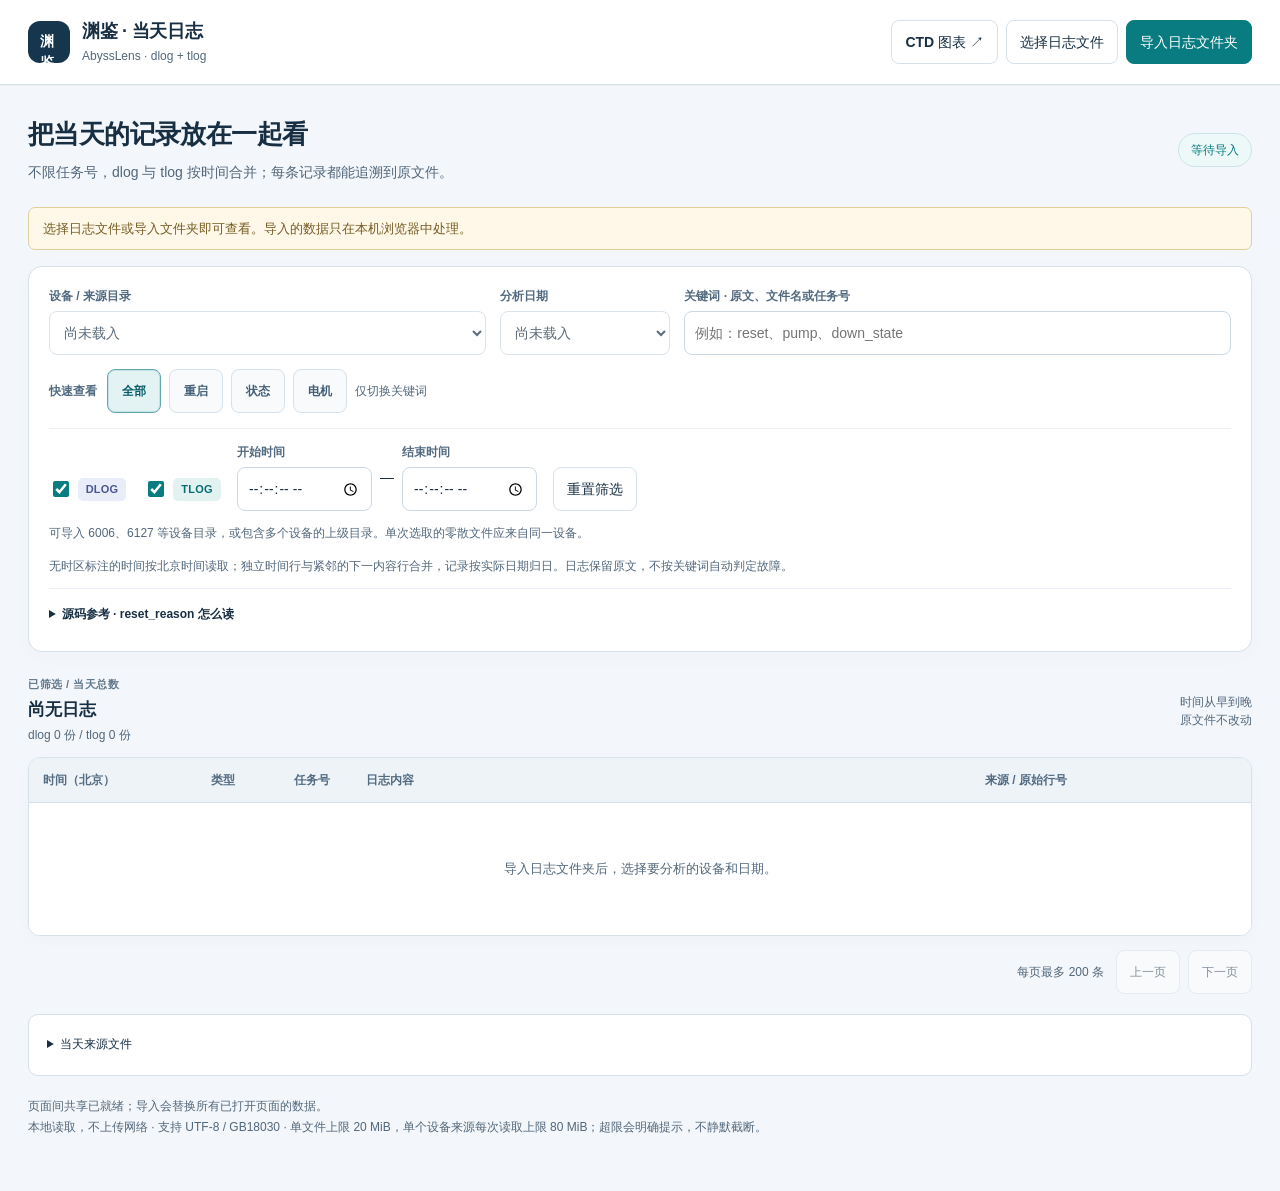
==== ctd-logs.html @ 9e4a2a5c "Prepare AbyssLens for GitHub Pages" ====
<!doctype html>
<html lang="zh-CN">
<head>
  <meta charset="utf-8">
  <meta name="viewport" content="width=device-width,initial-scale=1">
  <title>渊鉴 AbyssLens · 当天日志</title>
  <script>if (new URLSearchParams(location.search).get('embedded') === '1') document.documentElement.classList.add('log-embedded');</script>
  <style>
    :root{color-scheme:light;--ink:#172234;--muted:#647577;--line:#d7e2df;--teal:#087f7b}
    *{box-sizing:border-box}body{margin:0;background:#f4f7f6;color:var(--ink);font:14px/1.5 "Segoe UI","Microsoft YaHei",sans-serif}
    button,input,select{font:inherit}button,a,input,select{outline-offset:3px}button,a{touch-action:manipulation}button{cursor:pointer}
    .topbar{display:flex;align-items:center;justify-content:space-between;gap:18px;padding:18px 28px;background:#fff;border-bottom:1px solid var(--line)}
    .brand{display:flex;align-items:center;gap:12px}.brand-mark{background:var(--ink);color:#fff;border-radius:8px;font-weight:750;padding:8px 10px}.brand strong{display:block;font-size:18px}.brand small{color:var(--muted)}
    .actions{display:flex;align-items:center;gap:8px;flex-wrap:wrap}.button{display:inline-flex;align-items:center;justify-content:center;min-height:38px;padding:7px 13px;border:1px solid var(--line);border-radius:7px;background:#fff;color:var(--ink);text-decoration:none}.button:hover{background:#eff6f4}.primary{background:var(--teal);color:#fff;border-color:var(--teal)}.primary:hover{background:#096c69}.button:disabled{opacity:.45;cursor:default}
    main{max-width:1600px;margin:auto;padding:26px 28px 40px}.intro{display:flex;justify-content:space-between;gap:20px;margin-bottom:20px}h1{font-size:24px;letter-spacing:-.5px;margin:0 0 5px}.intro p{margin:0;color:var(--muted)}#loadStatus{font-size:12px;color:var(--teal);white-space:nowrap;padding-top:8px}
    .panel{background:#fff;border:1px solid var(--line);border-radius:10px;padding:18px;margin-bottom:16px}.filter-grid{display:grid;grid-template-columns:minmax(230px,1.2fr) 170px minmax(250px,1.5fr);gap:14px}.field label{display:block;color:var(--muted);font-size:12px;margin-bottom:6px}.field select,.field input{border:1px solid #cbdad6;border-radius:6px;padding:9px 10px;width:100%;height:40px;background:#fff;color:var(--ink);min-width:0}
    .filter-bottom{display:flex;align-items:end;gap:16px;flex-wrap:wrap;margin-top:15px}.times{display:flex;align-items:center;gap:8px}.times input{width:135px}.types{display:flex;align-items:center;gap:14px;min-height:40px}.types label{display:flex;align-items:center;gap:6px}.types input{accent-color:var(--teal);width:16px;height:16px}.badge{display:inline-block;border-radius:4px;font:bold 11px/1.8 "Segoe UI",sans-serif;padding:1px 7px;letter-spacing:.2px}.dlog{background:#e9e4f3;color:#654587}.tlog{background:#def1ed;color:#106e64}
    .hint{color:var(--muted);font-size:12px;margin:12px 0 0;overflow-wrap:anywhere}.notice{padding:11px 14px;border:1px solid #e0cf9d;background:#fff8e8;color:#765c24;border-radius:7px;margin-bottom:16px;font-size:13px;white-space:pre-line;overflow-wrap:anywhere}[hidden]{display:none!important}
    .summary{display:flex;align-items:center;gap:18px;justify-content:space-between;margin:19px 0 12px}.summary h2{font-size:16px;margin:0}.summary small{display:block;color:var(--muted);margin-top:3px}.legend-note{font-size:12px;color:var(--muted);text-align:right}
    .table-wrap{background:#fff;border:1px solid var(--line);border-radius:9px;overflow:hidden}table{border-collapse:collapse;table-layout:fixed;width:100%}th{background:#edf3f1;color:#566b69;font-weight:600;font-size:12px;text-align:left;padding:11px 14px;border-bottom:1px solid var(--line)}td{vertical-align:top;padding:12px 14px;border-bottom:1px solid #edf1f0;font-size:13px;overflow-wrap:anywhere}tbody tr:last-child td{border-bottom:0}tbody tr:hover{background:#f9fcfb}.col-time{width:168px}.col-kind{width:83px}.col-task{width:72px}.col-source{width:280px}.time{font-variant-numeric:tabular-nums;white-space:nowrap;font-size:12px}.message{font:13px/1.6 Consolas,"Microsoft YaHei",monospace;white-space:pre-wrap;overflow-wrap:anywhere}.source{color:var(--muted);font-size:11px}.source small{display:block;margin-top:4px;color:#587a73}.raw{margin-top:7px;font-size:11px;color:var(--muted)}.raw summary{cursor:pointer;width:max-content}.raw pre{white-space:pre-wrap;margin:5px 0;overflow-wrap:anywhere;color:#53676a}
    #emptyState{text-align:center;padding:54px 18px;background:#fff;color:var(--muted)}.pager{display:flex;gap:12px;align-items:center;justify-content:flex-end;margin:14px 0 20px;font-size:12px;color:var(--muted)}details.files{padding:14px 18px;background:#fff;border:1px solid var(--line);border-radius:8px;font-size:12px;color:var(--muted)}details.files summary{cursor:pointer;color:var(--ink)}#fileList{padding-left:20px;overflow-wrap:anywhere}#fileList li{margin:7px 0}.footer{color:var(--muted);font-size:11px;margin-top:20px}
    @media(max-width:1000px){.filter-grid{grid-template-columns:1fr 160px}.search-field{grid-column:1/-1}.col-source{width:200px}.col-time{width:150px}.topbar{align-items:flex-start}.actions{justify-content:flex-end}main{padding:20px}}
    @media(max-width:700px){.topbar{flex-direction:column;padding:16px}.actions{width:100%;justify-content:flex-start;gap:6px}.actions .button{padding:7px 10px;font-size:12px}main{padding:18px 14px}.intro{display:block}h1{font-size:22px}#loadStatus{white-space:normal}.filter-grid{grid-template-columns:1fr}.search-field{grid-column:auto}.panel{padding:14px}.filter-bottom{gap:12px}.types{width:100%}.times input{width:128px}.summary{align-items:flex-start}.legend-note{max-width:130px}.col-time,.col-kind,.col-task,.col-source{width:auto}table,tbody{display:block}thead{display:none}tbody tr{display:grid;grid-template-columns:90px 1fr;border-bottom:1px solid var(--line);padding:12px 14px}td{padding:3px 0;border:0}.time-cell{grid-column:1/-1;order:0}.kind-cell{order:1}.task-cell{order:2;font-size:12px;padding-top:5px}.message-cell{grid-column:1/-1;order:3;margin:6px 0}.source-cell{grid-column:1/-1;order:4}.pager{justify-content:space-between}.message{font-size:12px}}
  </style>
  <link rel="stylesheet" href="ctd-log-panel.css">
  <link rel="stylesheet" href="abysslens-ui.css">
  <link rel="stylesheet" href="abysslens-logs.css">
</head>
<body class="logs-page">
  <header class="topbar">
    <div class="brand"><span class="brand-mark">渊鉴</span><div><strong>渊鉴 · 当天日志</strong><small>AbyssLens · dlog + tlog</small></div></div>
    <div class="actions">
      <a class="button" href="ctd-plotter.html" target="_blank" rel="noopener">CTD 图表 ↗</a>
      <button class="button" id="localButton" type="button">扫描当前目录</button>
      <button class="button" id="openFiles" type="button">选择日志文件</button>
      <button class="button primary" id="openFolder" type="button">导入日志文件夹</button>
      <input id="fileInput" type="file" accept=".txt,.log,.dlog,.tlog" multiple hidden>
      <input id="folderInput" type="file" webkitdirectory directory multiple hidden>
    </div>
  </header>
  <main>
    <section class="intro"><div><h1>把当天的记录放在一起看</h1><p>不限任务号，dlog 与 tlog 按时间合并；每条记录都能追溯到原文件。</p></div><div id="loadStatus" role="status">等待导入</div></section>
    <div id="loadMessage" class="notice" role="status" hidden></div>
    <section class="panel" aria-label="日志筛选">
      <div class="filter-grid">
        <div class="field"><label for="scopeSelect">设备 / 来源目录</label><select id="scopeSelect" disabled><option>尚未载入</option></select></div>
        <div class="field"><label for="dateSelect">分析日期</label><select id="dateSelect" disabled><option>尚未载入</option></select></div>
        <div class="field search-field"><label for="searchInput">关键词 · 原文、文件名或任务号</label><input type="search" id="searchInput" placeholder="例如：reset、pump、down_state" autocomplete="off"></div>
      </div>
      <div class="quick-keywords" role="group" aria-label="常用关键词">
        <span class="quick-keywords-label">快速查看</span>
        <button class="keyword-button" type="button" data-log-query="" aria-pressed="true" title="清空关键词，保留日期、类型和时间筛选">全部</button>
        <button class="keyword-button" type="button" data-log-query="reset" aria-pressed="false" title="搜索 reset">重启</button>
        <button class="keyword-button" type="button" data-log-query="state" aria-pressed="false" title="搜索 state">状态</button>
        <button class="keyword-button" type="button" data-log-query="mot" aria-pressed="false" title="搜索 mot">电机</button>
        <span class="quick-keywords-note">仅切换关键词</span>
      </div>
      <div class="filter-bottom">
        <div class="types"><label><input id="showDlog" type="checkbox" checked><span class="badge dlog">DLOG</span></label><label><input id="showTlog" type="checkbox" checked><span class="badge tlog">TLOG</span></label></div>
        <div class="times"><div class="field"><label for="startTime">开始时间</label><input id="startTime" type="time" step="1"></div><span>—</span><div class="field"><label for="endTime">结束时间</label><input id="endTime" type="time" step="1"></div></div>
        <button class="button" id="resetFilters" type="button">重置筛选</button>
      </div>
      <p class="hint" id="scopeHint">可导入 6006、6127 等设备目录，或包含多个设备的上级目录。单次选取的零散文件应来自同一设备。</p>
      <p class="hint">无时区标注的时间按北京时间读取；独立时间行与紧邻的下一内容行合并，记录按实际日期归日。日志保留原文，不按关键词自动判定故障。</p>
      <details class="firmware-reference" style="font-size:12px;margin-top:12px;color:var(--muted)">
        <summary style="cursor:pointer;color:var(--ink)">源码参考 · reset_reason 怎么读</summary>
        <p>依据所给 GD470 v0408-2 源码：<code>reset_reason A-B</code> 中，A 是可叠加的复位标志，B 是重启前的工作状态。</p>
        <p>复位标志：1 电源、2 外部引脚、4 软件、8 独立看门狗、16 窗口看门狗、32 低功耗。多个标志按位组合，例如 3 = 1 + 2，表示电源位与引脚位同时置位。</p>
        <p>按这份源码，<code>3-5</code> 的前状态为二次下潜，<code>3-1</code> 的前状态为通信。历史 <code>3-1</code> 与当前源码的输出条件存在差异，需核对实际固件版本，不能仅凭该数字确定重启原因。</p>
        <p>该源码只在特定异常分支输出此记录，出现次数不等于全部重启次数。建议同时检查前后状态日志、<code>ERR_SYS_RESET_I</code> 及 CTD / MOT 对应时段。</p>
      </details>
    </section>
    <div class="summary"><div><span class="result-eyebrow">已筛选 / 当天总数</span><h2 id="resultCount" aria-live="polite" aria-atomic="true">尚无日志</h2><small id="sourceSummary">dlog 0 份 / tlog 0 份</small></div><span class="legend-note">时间从早到晚<br>原文件不改动</span></div>
    <div id="filterMessage" class="notice" hidden></div>
    <div class="table-wrap">
      <table aria-label="当天全部任务日志"><thead><tr><th class="col-time">时间（北京）</th><th class="col-kind">类型</th><th class="col-task">任务号</th><th>日志内容</th><th class="col-source">来源 / 原始行号</th></tr></thead><tbody id="logRows"></tbody></table>
      <div id="emptyState">导入日志文件夹后，选择要分析的设备和日期。</div>
    </div>
    <div class="pager"><span id="pageInfo">每页最多 200 条</span><div class="actions"><button id="prevPage" class="button" type="button" disabled>上一页</button><button id="nextPage" class="button" type="button" disabled>下一页</button></div></div>
    <details class="files"><summary id="fileListTitle">当天来源文件</summary><ul id="fileList"></ul></details>
    <p class="footer"><span id="workspaceStatus">正在准备页面间共享…</span><br>本地读取，不上传网络 · 支持 UTF-8 / GB18030 · 单文件上限 20 MiB，单个设备来源每次读取上限 80 MiB；超限会明确提示，不静默截断。</p>
  </main>
  <script src="ctd-data.js"></script><script src="ctd-logs.js"></script><script src="ctd-workspace.js"></script><script src="ctd-log-viewer.js"></script>
</body>
</html>
---- ctd-log-panel.css ----
/* CTD's log pane shares the existing daily viewer, not a second parsing implementation. */
.workspace.with-log-panel {
  grid-template-columns: 242px minmax(0, 1fr) clamp(360px, 34vw, 540px);
  height: calc(100dvh - var(--ctd-topbar-height, 72px));
  min-height: 0;
}
.with-log-panel > .main, .with-log-panel > .sidebar {
  min-width: 0;
  min-height: 0;
  height: 100%;
  overflow: auto;
  overscroll-behavior: contain;
}
.with-log-panel > .main { padding: 22px 20px 36px; }
.with-log-panel .folder-panel-head { display: block; }
.with-log-panel .folder-panel-head strong { display: block; margin-bottom: 4px; }
.with-log-panel .folder-panel-head span { display: block; text-align: left; }
.with-log-panel .summary-grid { grid-template-columns: repeat(2, minmax(0, 1fr)); }
.with-log-panel .page-head { flex-wrap: wrap; gap: 8px; }
.with-log-panel .page-head-right { max-width: 100%; text-align: left; }
.log-side-panel {
  min-width: 0;
  min-height: 0;
  display: flex;
  flex-direction: column;
  background: #fff;
  border-left: 1px solid #d8e0e2;
  overflow: hidden;
}
.log-side-panel[hidden] { display: none; }
.log-pane-head { display: flex; align-items: center; justify-content: space-between; gap: 8px; padding: 13px 12px; border-bottom: 1px solid #d8e0e2; }
.log-pane-head strong { display: block; font-size: 15px; }
.log-pane-head small { display: block; font-size: 10px; color: #687386; margin-top: 3px; }
.log-pane-actions { display: flex; gap: 4px; flex-shrink: 0; }
.log-pane-actions .button { display: inline-flex; align-items: center; padding: 0 8px; min-height: 30px; font-size: 11px; white-space: nowrap; text-decoration: none; }
#logPaneFrame { display: block; border: 0; width: 100%; flex: 1; height: 0; min-height: 0; background: #fff; }
#toggleLogPane[aria-expanded="true"] { color: #075e60; background: #e4f2ef; border-color: #a9c4c1; }
@media (min-width: 1500px) {
  .with-log-panel .summary-grid { grid-template-columns: repeat(4, minmax(0, 1fr)); }
}
@media (max-width: 1450px) {
  .with-log-panel .charts-grid { grid-template-columns: minmax(0, 1fr); }
  .with-log-panel .chart-card.wide { grid-column: auto; }
  .with-log-panel .facts-grid { grid-template-columns: repeat(2, minmax(0, 1fr)); }
}
@media (max-width: 1100px) {
  .workspace.with-log-panel { grid-template-columns: minmax(0, 1fr) minmax(330px, 42%); height: auto; }
  .with-log-panel > .sidebar { grid-column: 1 / -1; height: auto; max-height: 190px; border-bottom: 1px solid #d8e0e2; }
  .with-log-panel > .main, .with-log-panel > .log-side-panel { height: calc(100dvh - var(--ctd-topbar-height, 72px) - 190px); min-height: 460px; }
}
@media (max-width: 730px) {
  .workspace.with-log-panel { display: grid; grid-template-columns: minmax(0, 1fr); }
  .with-log-panel > .sidebar { grid-column: auto; max-height: 240px; }
  .with-log-panel > .main, .with-log-panel > .log-side-panel { height: 65dvh; min-height: 460px; }
  .log-side-panel { border-left: 0; border-top: 1px solid #d8e0e2; }
  .with-log-panel > .main { padding: 18px 14px 28px; }
}

/* Compact layout only inside the side pane. Standalone log pages stay unchanged. */
html.log-embedded body { background: #fff; }
.log-embedded .topbar, .log-embedded .intro, .log-embedded .legend-note { display: none; }
.log-embedded main { padding: 10px 12px 18px; }
.log-embedded .panel { padding: 10px; margin-bottom: 10px; border-radius: 7px; }
.log-embedded .filter-grid { grid-template-columns: minmax(0, 1fr) 133px; gap: 8px; }
.log-embedded .search-field { grid-column: 1 / -1; }
.log-embedded .field label { font-size: 11px; margin-bottom: 3px; }
.log-embedded .field select, .log-embedded .field input { height: 34px; padding: 6px 8px; font-size: 12px; }
.log-embedded .filter-bottom { gap: 8px; margin-top: 8px; align-items: center; }
.log-embedded .types { width: auto; min-height: 28px; gap: 10px; }
.log-embedded .times { order: 2; width: 100%; gap: 7px; }
.log-embedded .times .field { flex: 1; min-width: 0; }
.log-embedded .times input { width: 100%; }
.log-embedded #resetFilters { margin-left: auto; padding: 5px 8px; min-height: 28px; font-size: 11px; }
.log-embedded .hint { display: none; }
.log-embedded #scopeHint { display: block; font-size: 10px; margin-top: 8px; }
.log-embedded .summary { margin: 10px 0 8px; }
.log-embedded .summary h2 { font-size: 13px; }
.log-embedded .summary small { font-size: 11px; }
.log-embedded .notice { margin-bottom: 9px; padding: 8px; font-size: 11px; }
.log-embedded table, .log-embedded tbody { display: block; }
.log-embedded thead { display: none; }
.log-embedded tbody tr { display: grid; grid-template-columns: minmax(0, 1fr) auto auto; gap: 3px 8px; padding: 9px 10px; border-bottom: 1px solid #d8e0e2; }
.log-embedded td { padding: 0; border: 0; }
.log-embedded .time-cell { grid-column: 1; order: 0; font-size: 11px; }
.log-embedded .kind-cell { grid-column: 2; order: 0; }
.log-embedded .task-cell { grid-column: 3; order: 0; font-size: 11px; }
.log-embedded .message-cell { grid-column: 1 / -1; order: 1; margin: 3px 0; }
.log-embedded .message { font-size: 12px; }
.log-embedded .source-cell { grid-column: 1 / -1; order: 2; font-size: 10px; }
.log-embedded .source small { margin-top: 2px; }
.log-embedded .raw { margin-top: 4px; font-size: 10px; }
.log-embedded .pager { gap: 6px; margin: 10px 0; font-size: 10px; flex-wrap: wrap; }
.log-embedded .pager .button { min-height: 28px; padding: 4px 7px; font-size: 11px; }
.log-embedded details.files { padding: 9px; font-size: 11px; }
.log-embedded .footer { font-size: 10px; margin-top: 12px; }
---- abysslens-ui.css ----
/* Shared analytical workspace: readable controls, quiet surfaces, data first. */
:root {
  color-scheme: light;
  --ink: #172e43;
  --muted: #52677b;
  --line: #d6e1e9;
  --paper: #f1f5f9;
  --surface: #fff;
  --teal: #087c80;
  --teal-dark: #065c64;
  --teal-soft: #e6f4f3;
  --radius: 12px;
  --shadow: 0 3px 12px rgb(23 46 67 / 4%);
}
[hidden] { display: none !important; }
body { color: var(--ink); background: var(--paper); }
button, input, select, summary, a { -webkit-tap-highlight-color: transparent; }
button, input, select { font: inherit; }
:is(button, input, select, summary, a, [tabindex]):focus-visible {
  outline: 3px solid #167cbe;
  outline-offset: 3px;
}
.button { white-space: nowrap; font-weight: 550; min-height: 38px; border-radius: 8px; }
.button:active { transform: none; background: #e8f0f4; }
.button:disabled { cursor: default; opacity: .5; }
.button.primary { background: var(--teal); color: #fff; border-color: var(--teal); }
.button.primary:hover { background: var(--teal-dark); border-color: var(--teal-dark); }
.skip-link { position: fixed; left: 12px; top: -80px; z-index: 100; background: #fff; color: var(--ink); padding: 12px 20px; border: 2px solid #167cbe; border-radius: 8px; }
.skip-link:focus { top: 10px; }
.topbar { padding: 14px 24px; min-height: 76px; gap: 20px; box-shadow: 0 1px 0 rgb(23 46 67 / 3%); }
.brand { min-width: 222px; gap: 12px; }
.brand-mark { background: #12394b; color: #fff; width: 42px; height: 42px; border-radius: 11px; font-size: 14px; letter-spacing: 0; }
.brand strong { font-size: 18px; letter-spacing: -.4px; }
.brand small { font-size: 12px; color: var(--muted); margin-top: 5px; }
.analysis-page .topbar-actions { gap: 8px; }
.analysis-page .status-badge { font-size: 12px; padding: 5px 10px; margin: 0 4px 0 0; border-radius: 20px; background: #f0f5f7; }
.analysis-page .status-badge.ready { background: #e8f5f1; color: #126453; }
.analysis-page .workspace {
  grid-template-columns: 240px minmax(0, 1fr);
  height: calc(100dvh - var(--ctd-topbar-height, 76px));
  min-height: 0;
}
.analysis-page .workspace.with-log-panel { grid-template-columns: 240px minmax(0, 1fr) minmax(340px, var(--log-pane-width, 400px)); }
.analysis-page .workspace.sidebar-collapsed { grid-template-columns: minmax(0, 1fr); }
.analysis-page .workspace.sidebar-collapsed.with-log-panel { grid-template-columns: minmax(0, 1fr) minmax(340px, var(--log-pane-width, 400px)); }
.analysis-page .workspace > .main,
.analysis-page .workspace > .sidebar { height: 100%; min-height: 0; min-width: 0; overflow: auto; overscroll-behavior: contain; scrollbar-width: thin; scrollbar-color: #b5c5d0 transparent; }
.analysis-page .sidebar { background: #f9fbfd; padding: 20px 16px; }
.analysis-page .side-section { border-color: var(--line); margin-bottom: 20px; padding-bottom: 20px; }
.analysis-page .sidebar-heading { font-size: 13px; letter-spacing: 0; color: #354f65; }
.analysis-page .dropzone { background: #fff; border-color: #9ab6c5; border-radius: 10px; padding: 17px 10px; }
.analysis-page .dropzone strong { font-size: 14px; }
.analysis-page .dropzone span, .analysis-page .dropzone em { font-size: 12px; }
.analysis-page .file-meta { font-size: 12px; line-height: 1.65; }
.source-actions { display: flex; margin-top: 8px; }
.source-actions .button { min-height: 32px; padding: 4px 8px; font-size: 12px; }
.analysis-page .folder-panel { margin-top: 16px; padding-top: 16px; }
.analysis-page .folder-panel-head { display: block; margin-bottom: 10px; }
.analysis-page .folder-panel-head strong { font-size: 13px; display: block; margin-bottom: 5px; }
.analysis-page .folder-panel-head span { display: block; text-align: left; font-size: 12px; line-height: 1.6; }
.analysis-page .task-select { min-height: 40px; padding: 7px 9px; font-size: 13px; border-radius: 8px; }
.task-context { font-size: 12px; color: var(--teal-dark); font-weight: 600; margin: 10px 0 7px; }
.task-navigation { display: grid; grid-template-columns: 1fr auto 1fr; align-items: center; gap: 6px; margin-top: 8px; }
.task-navigation .button { padding: 5px 8px; min-height: 34px; font-size: 12px; }
.task-navigation output { font-size: 12px; color: var(--muted); font-variant-numeric: tabular-nums; }
.analysis-page .folder-clear { min-height: 32px; margin-top: 5px; font-size: 12px; }
.sidebar-disclosure > summary { display: flex; align-items: center; justify-content: space-between; gap: 8px; cursor: pointer; list-style: none; min-height: 36px; font-size: 13px; font-weight: 700; }
.sidebar-disclosure > summary::-webkit-details-marker { display: none; }
.sidebar-disclosure > summary::after { content: '+'; color: var(--teal); font-size: 18px; font-weight: 400; }
.sidebar-disclosure[open] > summary::after { content: '−'; }
.sidebar-disclosure > .disclosure-hint { color: var(--muted); font-size: 12px; line-height: 1.65; margin: 0 0 8px; }
.analysis-page .field { margin-top: 14px; }
.analysis-page .field label { font-size: 12px; }
.analysis-page .field select { min-height: 40px; font-size: 13px; border-radius: 8px; }
.analysis-page .toggle-row { min-height: 36px; font-size: 13px; line-height: 1.6; gap: 9px; margin-top: 6px; cursor: pointer; }
.analysis-page .toggle-row input { width: 17px; height: 17px; flex-shrink: 0; }
.analysis-page .workspace > .main { padding: 24px 24px 40px; }
.analysis-page .page-head { align-items: flex-start; margin-bottom: 20px; gap: 10px; flex-wrap: wrap; }
.analysis-page .page-head h1 { font-size: 25px; font-weight: 750; letter-spacing: -.6px; }
.analysis-page .page-head p { color: var(--muted); font-size: 13px; line-height: 1.7; margin-top: 5px; }
.analysis-page .page-head-right { font-size: 12px; text-align: left; width: 100%; overflow-wrap: anywhere; }
.analysis-page .view-tabs { position: sticky; top: -24px; z-index: 5; display: grid; grid-template-columns: repeat(4, 1fr); gap: 4px; background: #e7eef4; border: 1px solid #dce5ed; border-radius: 10px; padding: 4px; margin-bottom: 20px; }
.analysis-page .tab { font-size: 13px; border: 0; border-radius: 7px; margin: 0; padding: 10px 5px; white-space: nowrap; min-height: 40px; }
.analysis-page .tab:hover { background: #f4f8fb; }
.analysis-page .tab.active { background: #fff; color: #075d68; box-shadow: 0 1px 4px rgb(23 46 67 / 9%); }
.analysis-page .summary-grid,
.analysis-page .with-log-panel .summary-grid { grid-template-columns: repeat(4, minmax(0, 1fr)); gap: 10px; margin-bottom: 20px; }
.analysis-page .summary-item { border-radius: 10px; padding: 13px 12px; min-height: 86px; box-shadow: var(--shadow); }
.analysis-page .summary-item span { font-size: 12px; margin-bottom: 7px; }
.analysis-page .summary-item strong { font-size: 20px; font-weight: 700; letter-spacing: -.3px; font-variant-numeric: tabular-nums; }
.analysis-page .summary-item em { font-size: 12px; margin-top: 4px; }
.analysis-page .charts-grid { gap: 16px; }
.analysis-page .chart-card { border-radius: 12px; padding: 18px 18px 14px; box-shadow: var(--shadow); }
.analysis-page .chart-card h2 { font-size: 15px; font-weight: 700; }
.analysis-page .chart-card .chart-subtitle { font-size: 12px; line-height: 1.6; margin-top: 4px; }
.analysis-page .chart-stat { font-size: 12px; padding-top: 2px; }
.analysis-page .canvas-wrap { height: 306px; margin-top: 14px; }
.analysis-page .chart-legend { font-size: 12px; line-height: 1.7; flex-wrap: wrap; margin-top: 8px; }
.analysis-page .chart-method { color: var(--muted); font-size: 12px; line-height: 1.8; }
.analysis-page .chart-tooltip { font-size: 12px; line-height: 1.65; max-width: min(280px, calc(100% - 12px)); white-space: pre-line; box-shadow: 0 4px 16px rgb(23 46 67 / 16%); }
.analysis-page .diagnostic-panel,
.analysis-page .data-panel { background: #fff; border-radius: 12px; box-shadow: var(--shadow); margin-top: 18px; padding: 18px; }
.analysis-page .diagnostic-head { margin-bottom: 10px; }
.analysis-page .diagnostic-head h2,
.analysis-page .data-panel-head h2 { font-size: 15px; }
.analysis-page .diagnostic-head > span { font-size: 12px; color: var(--teal-dark); background: #edf6f6; padding: 3px 8px; border-radius: 5px; }
.analysis-page .source-note { font-size: 12px; line-height: 1.8; overflow-wrap: anywhere; }
.analysis-page .facts-grid { gap: 10px; margin: 12px 0; }
.analysis-page .fact { border: 0; background: #f3f7fa; border-radius: 8px; padding: 12px; }
.analysis-page .fact dt { font-size: 12px; color: var(--muted); }
.analysis-page .fact dd { font-size: 14px; color: var(--ink); margin: 6px 0 0; font-variant-numeric: tabular-nums; }
.analysis-page .fact dd small { font-size: 12px; line-height: 1.65; margin-top: 6px; }
.analysis-page .fact.alert { background: #fff3e9; }
.analysis-page details > summary { cursor: pointer; min-height: 36px; align-content: center; font-size: 13px; }
.analysis-page .table-scroll { max-height: 400px; }
.analysis-page th { font-size: 12px; background: #f1f5f9; padding: 10px 12px; }
.analysis-page td { font-size: 12px; padding: 10px 12px; }
.analysis-page tbody tr:hover { background: #f1f8fa; }
.analysis-page .footer-note { font-size: 12px; line-height: 1.8; padding-top: 10px; }
.analysis-page .log-side-panel { background: #fff; border-color: var(--line); }
.analysis-page .log-pane-head { padding: 17px 16px 13px; gap: 10px; }
.analysis-page .log-pane-head strong { font-size: 16px; }
.analysis-page .log-pane-head small { font-size: 12px; color: var(--muted); line-height: 1.5; margin-top: 5px; }
.analysis-page .log-pane-actions { gap: 5px; }
.analysis-page .log-pane-actions .button { font-size: 12px; min-height: 34px; padding: 5px 8px; }
.log-width-control { display: flex; align-items: center; gap: 10px; padding: 9px 16px; background: #f8fafc; border-bottom: 1px solid var(--line); color: var(--muted); font-size: 12px; }
.log-width-control input { flex: 1; min-width: 70px; height: 24px; accent-color: var(--teal); cursor: pointer; }
.log-width-control output { min-width: 42px; text-align: right; font-variant-numeric: tabular-nums; }
.log-width-control .button { padding: 2px 6px; min-height: 28px; font-size: 12px; }
#toggleSettings[aria-expanded="true"] { color: var(--teal-dark); background: #edf6f6; border-color: #afcdce; }
@media (min-width: 1500px) { .analysis-page .with-log-panel .charts-grid { grid-template-columns: repeat(2, minmax(0, 1fr)); } }
@media (max-width: 1499px) { .analysis-page .with-log-panel .charts-grid { grid-template-columns: minmax(0, 1fr); } }
@media (max-width: 1280px) {
  .analysis-page .workspace { grid-template-columns: 218px minmax(0, 1fr); }
  .analysis-page .workspace.with-log-panel { grid-template-columns: 218px minmax(0, 1fr) minmax(340px, min(var(--log-pane-width, 400px), 36vw)); }
  .analysis-page .workspace > .main { padding: 20px 18px 36px; }
  .analysis-page .summary-grid, .analysis-page .with-log-panel .summary-grid { grid-template-columns: repeat(2, minmax(0, 1fr)); }
  .analysis-page .view-tabs { top: -20px; }
  .analysis-page .log-pane-head { flex-wrap: wrap; }
}
@media (min-width: 901px) and (max-width: 1100px) {
  .analysis-page .workspace:not(.sidebar-collapsed) { grid-template-columns: minmax(0, 1fr); height: auto; }
  .analysis-page .workspace:not(.sidebar-collapsed).with-log-panel { grid-template-columns: minmax(0, 1fr) minmax(340px, min(var(--log-pane-width, 400px), 40vw)); }
  .analysis-page .workspace:not(.sidebar-collapsed) > .sidebar { grid-column: 1 / -1; height: auto; max-height: 300px; }
  .analysis-page .workspace:not(.sidebar-collapsed) > .main, .analysis-page .workspace:not(.sidebar-collapsed) > .log-side-panel { height: 75dvh; min-height: 460px; }
  .analysis-page .workspace.sidebar-collapsed.with-log-panel { grid-template-columns: minmax(0, 1fr) minmax(340px, min(var(--log-pane-width, 400px), 40vw)); }
}
@media (max-width: 900px) {
  .analysis-page .topbar { padding: 13px 16px; gap: 12px; align-items: flex-start; flex-wrap: wrap; }
  .analysis-page .brand { min-width: 0; }
  .analysis-page .topbar-actions { width: 100%; justify-content: flex-start; gap: 7px; }
  .analysis-page .workspace, .analysis-page .workspace.with-log-panel, .analysis-page .workspace.sidebar-collapsed, .analysis-page .workspace.sidebar-collapsed.with-log-panel { display: flex; flex-direction: column; height: auto; }
  .analysis-page .workspace > .sidebar { height: auto; max-height: none; overflow: visible; padding: 18px; border-right: 0; border-bottom: 1px solid var(--line); }
  .analysis-page .sidebar .side-section { display: block; width: auto; margin-right: 0; }
  .analysis-page .workspace > .main { height: auto; min-height: 0; overflow: visible; padding: 20px 16px 28px; }
  .analysis-page .workspace > .log-side-panel { height: 76dvh; min-height: 480px; border-top: 1px solid var(--line); border-left: 0; }
  .analysis-page .log-pane-head { flex-wrap: nowrap; }
  .log-width-control { display: none; }
  .analysis-page .view-tabs { position: static; }
  .analysis-page .charts-grid { grid-template-columns: minmax(0, 1fr); }
  .analysis-page .summary-grid, .analysis-page .with-log-panel .summary-grid { grid-template-columns: repeat(2, minmax(0, 1fr)); }
  .analysis-page .facts-grid { grid-template-columns: repeat(2, minmax(0, 1fr)); }
}
@media (max-width: 480px) {
  .analysis-page .status-badge { width: auto; padding: 4px 8px; font-size: 12px; }
  .analysis-page .topbar-actions .button { padding: 6px 10px; min-height: 40px; font-size: 12px; }
  .analysis-page .topbar-actions .primary { flex-grow: 1; }
  .analysis-page .brand strong { font-size: 17px; }
  .analysis-page .page-head h1 { font-size: 22px; }
  .analysis-page .tab { font-size: 12px; padding: 10px 3px; }
  .analysis-page .chart-card { padding: 14px 12px 12px; }
  .analysis-page .chart-card-head { flex-wrap: wrap; gap: 5px; }
  .analysis-page .chart-stat { text-align: left; }
  .analysis-page .canvas-wrap { height: 278px; }
  .analysis-page .summary-item strong { font-size: 19px; }
  .analysis-page .diagnostic-panel, .analysis-page .data-panel { padding: 14px 12px; }
  .analysis-page .toast { left: 16px; right: 16px; bottom: 16px; font-size: 12px; white-space: normal; }
}
@media (prefers-reduced-motion: reduce) { *, *::before, *::after { scroll-behavior: auto !important; transition-duration: .01ms !important; animation-duration: .01ms !important; animation-iteration-count: 1 !important; } }
---- abysslens-logs.css ----
/* Standalone and embedded daily logs share one viewer and one visual language. */
.logs-page {
  --log-ink: var(--ink, #17314d);
  --log-muted: var(--muted, #60748b);
  --log-line: var(--line, #dce5ed);
  --log-teal: var(--teal, #087f87);
  background: #f3f6fa;
  color: var(--log-ink);
}
.logs-page .topbar { padding: 18px 28px; box-shadow: 0 1px 0 rgba(22, 49, 77, .03); }
.logs-page .brand-mark { border-radius: 12px; padding: 10px 12px; background: #16364e; }
.logs-page .brand strong { font-size: 18px; letter-spacing: -.3px; }
.logs-page .brand small { font-size: 12px; }
.logs-page main { max-width: 1640px; padding-top: 30px; }
.logs-page .intro { margin-bottom: 22px; align-items: center; }
.logs-page h1 { font-size: 26px; font-weight: 720; letter-spacing: -.6px; }
.logs-page .intro p { margin-top: 7px; line-height: 1.7; }
.logs-page #loadStatus { padding: 7px 12px; border: 1px solid #cce4e7; border-radius: 20px; background: #edf8f8; font-size: 12px; }
.logs-page .panel { border-radius: 14px; padding: 20px; box-shadow: 0 5px 18px rgba(22, 49, 77, .025); }
.logs-page .field label { font-size: 12px; font-weight: 600; color: #526a80; }
.logs-page .field input, .logs-page .field select { min-height: 44px; border-color: #cbd9e5; border-radius: 8px; }
.logs-page .field input:hover, .logs-page .field select:hover { border-color: #9db8ca; }
.logs-page :is(button, a, input, select, summary):focus-visible { outline: 3px solid #168f9a; outline-offset: 3px; }
.logs-page .button { min-height: 44px; border-radius: 8px; transition: background-color 150ms ease, border-color 150ms ease; }
.logs-page .button.primary { background: var(--log-teal); border-color: var(--log-teal); }
.logs-page .button.primary:hover { background: #086871; border-color: #086871; }
.logs-page .quick-keywords { display: flex; flex-wrap: wrap; align-items: center; gap: 8px; margin-top: 14px; }
.logs-page .quick-keywords-label { margin-right: 2px; color: #526a80; font-size: 12px; font-weight: 600; }
.logs-page .keyword-button { min-width: 54px; min-height: 44px; padding: 7px 13px; border: 1px solid #d6e2eb; border-radius: 8px; background: #f8fafc; color: #425e76; font-size: 12px; font-weight: 600; transition: background-color 150ms ease, border-color 150ms ease; }
.logs-page .keyword-button:hover { border-color: #82b9be; background: #edf7f7; }
.logs-page .keyword-button[aria-pressed="true"] { border-color: #63a7af; color: #075d67; background: #e3f2f3; box-shadow: inset 0 0 0 1px #c4e3e6; }
.logs-page .quick-keywords-note { color: var(--log-muted); font-size: 12px; }
.logs-page .filter-bottom { align-items: flex-end; padding-top: 14px; border-top: 1px solid #edf1f5; }
.logs-page .types { gap: 18px; min-height: 44px; }
.logs-page .types label { min-height: 44px; cursor: pointer; }
.logs-page .badge { border-radius: 5px; min-width: 48px; padding: 2px 7px; text-align: center; font-size: 11px; line-height: 1.7; font-weight: 700; }
.logs-page .badge.dlog { background: #e9edfa; color: #4a5594; }
.logs-page .badge.tlog { background: #e1f2f1; color: #076d72; }
.logs-page .hint { font-size: 12px; line-height: 1.7; }
.logs-page .firmware-reference { border-top: 1px solid #e8eef3; padding-top: 12px; line-height: 1.7; }
.logs-page .firmware-reference summary { width: fit-content; min-height: 30px; padding: 3px 0; font-weight: 600; }
.logs-page .firmware-reference p { max-width: 1050px; }
.logs-page .summary { margin: 24px 0 12px; }
.logs-page .result-eyebrow { display: block; color: #62788b; font-size: 11px; font-weight: 600; letter-spacing: .5px; margin-bottom: 4px; }
.logs-page .summary h2 { font-size: 17px; line-height: 1.5; font-weight: 700; }
.logs-page .summary small { font-size: 12px; line-height: 1.7; }
.logs-page .table-wrap { border-radius: 12px; border-color: var(--log-line); box-shadow: 0 3px 14px rgba(22, 49, 77, .025); }
.logs-page th { color: #536c82; background: #eef3f8; font-size: 12px; padding: 13px 14px; }
.logs-page td { padding: 15px 14px; border-bottom-color: #e5ecf2; line-height: 1.6; }
.logs-page tbody tr { background: #fff; }
.logs-page tbody tr:nth-child(even) { background: #f8fafc; }
.logs-page tbody tr:hover { background: #eff6f9; }
.logs-page tr[data-kind="dlog"] .time-cell { box-shadow: inset 3px 0 #8998c3; }
.logs-page tr[data-kind="tlog"] .time-cell { box-shadow: inset 3px 0 #55a6aa; }
.logs-page .time { color: #344f69; font-size: 12px; font-weight: 650; font-variant-numeric: tabular-nums; }
.logs-page .task-cell { color: #526a80; font-size: 12px; font-variant-numeric: tabular-nums; }
.logs-page .message { color: #18344e; font-size: 13px; line-height: 1.8; }
.logs-page .source { font-size: 12px; line-height: 1.6; color: #63788b; }
.logs-page .source-path { display: block; overflow-wrap: anywhere; }
.logs-page .source small { color: #5e7c88; font-size: 12px; line-height: 1.6; }
.logs-page .raw { color: #62788b; font-size: 12px; }
.logs-page .raw summary { min-height: 28px; padding: 3px 0; }
.logs-page .raw pre { padding: 10px 12px; background: #eef3f7; border: 1px solid #dce6ed; border-radius: 7px; color: #3a566c; font: 12px/1.7 Consolas, "Microsoft YaHei", monospace; }
.logs-page #emptyState { padding: 54px 24px; font-size: 13px; line-height: 1.8; }
.logs-page .pager { font-size: 12px; }
.logs-page details.files { border-radius: 10px; font-size: 12px; line-height: 1.7; }
.logs-page details.files summary { min-height: 32px; padding: 5px 0; }
.logs-page .footer { font-size: 12px; line-height: 1.8; }

/* The side pane uses cards so time, message and source remain easy to scan. */
.log-embedded .logs-page { background: #f3f6fa; }
.log-embedded .logs-page main { padding: 12px 12px 20px; }
.log-embedded .logs-page .panel { padding: 12px; border-radius: 10px; margin-bottom: 12px; }
.log-embedded .logs-page .filter-grid { grid-template-columns: minmax(0, 1fr) 137px; gap: 10px; }
.log-embedded .logs-page .field label { font-size: 12px; line-height: 1.4; margin-bottom: 5px; }
.log-embedded .logs-page .field :is(input, select) { min-height: 40px; height: 40px; font-size: 12px; padding: 8px; }
.log-embedded .logs-page .quick-keywords { gap: 6px; margin-top: 10px; }
.log-embedded .logs-page .keyword-button { min-width: 50px; min-height: 40px; padding: 7px 12px; }
.log-embedded .logs-page .quick-keywords-note { display: none; }
.log-embedded .logs-page .filter-bottom { padding-top: 10px; margin-top: 10px; gap: 8px; }
.log-embedded .logs-page .types, .log-embedded .logs-page .types label { min-height: 40px; }
.log-embedded .logs-page #resetFilters { min-height: 40px; padding: 6px 9px; font-size: 12px; }
.log-embedded .logs-page #scopeHint { font-size: 12px; line-height: 1.6; }
.log-embedded .logs-page .firmware-reference { font-size: 12px; }
.log-embedded .logs-page .firmware-reference summary { line-height: 1.6; min-height: 34px; }
.log-embedded .logs-page .summary { margin: 14px 0 10px; }
.log-embedded .logs-page .result-eyebrow { margin-bottom: 3px; font-size: 11px; }
.log-embedded .logs-page .summary h2 { font-size: 14px; }
.log-embedded .logs-page .summary small { font-size: 12px; }
.log-embedded .logs-page .notice { padding: 10px; font-size: 12px; line-height: 1.6; }
.log-embedded .logs-page .table-wrap { border: 0; border-radius: 0; background: transparent; box-shadow: none; overflow: visible; }
.log-embedded .logs-page tbody tr { grid-template-columns: minmax(0, 1fr) auto auto; gap: 6px 8px; padding: 12px; margin-bottom: 10px; border: 1px solid #dce5ed; border-left: 3px solid #dce5ed; border-radius: 9px; background: #fff; }
.log-embedded .logs-page tr[data-kind="dlog"] { border-left-color: #8998c3; }
.log-embedded .logs-page tr[data-kind="tlog"] { border-left-color: #55a6aa; }
.log-embedded .logs-page td { padding: 0; border: 0; }
.log-embedded .logs-page .time-cell { grid-column: 1; font-size: 12px; font-weight: 650; }
.log-embedded .logs-page tr[data-kind] .time-cell { box-shadow: none; }
.log-embedded .logs-page .kind-cell { grid-column: 2; }
.log-embedded .logs-page .task-cell { grid-column: 3; padding-top: 1px; font-size: 12px; }
.log-embedded .logs-page .badge { min-width: 44px; padding: 1px 5px; }
.log-embedded .logs-page .message-cell { margin: 2px 0 0; }
.log-embedded .logs-page .message { font-size: 13px; line-height: 1.8; }
.log-embedded .logs-page .source-cell { border-top: 1px solid #edf1f5; padding-top: 8px; font-size: 12px; }
.log-embedded .logs-page .source small { margin-top: 3px; font-size: 12px; }
.log-embedded .logs-page .raw { margin-top: 5px; font-size: 12px; }
.log-embedded .logs-page #emptyState { padding: 36px 18px; border: 1px solid #dce5ed; border-radius: 9px; }
.log-embedded .logs-page .pager { gap: 8px; font-size: 12px; }
.log-embedded .logs-page .pager .button { min-height: 40px; font-size: 12px; padding: 6px 10px; }
.log-embedded .logs-page details.files { padding: 10px 12px; font-size: 12px; }
.log-embedded .logs-page .footer { font-size: 12px; }

@media (max-width: 700px) {
  .logs-page .topbar { padding: 16px; }
  .logs-page main { padding: 20px 14px 30px; }
  .logs-page h1 { font-size: 23px; }
  .logs-page .intro { align-items: stretch; }
  .logs-page #loadStatus { width: fit-content; margin-top: 12px; }
  .logs-page .panel { padding: 14px; }
  .logs-page .quick-keywords-note { width: 100%; margin-top: 2px; }
  .logs-page .summary h2 { font-size: 15px; }
  .logs-page .table-wrap { border: 0; border-radius: 0; background: transparent; box-shadow: none; overflow: visible; }
  .logs-page tbody tr { gap: 5px 8px; padding: 14px; margin-bottom: 10px; border: 1px solid #dce5ed; border-left: 3px solid #dce5ed; border-radius: 9px; background: #fff; }
  .logs-page tbody tr:nth-child(even) { background: #fff; }
  .logs-page tr[data-kind="dlog"] { border-left-color: #8998c3; }
  .logs-page tr[data-kind="tlog"] { border-left-color: #55a6aa; }
  .logs-page td { padding: 0; border: 0; }
  .logs-page tr[data-kind] .time-cell { box-shadow: none; }
  .logs-page .message { font-size: 13px; }
  .logs-page .source-cell { border-top: 1px solid #edf1f5; padding-top: 8px; }
}
@media (prefers-reduced-motion: reduce) {
  .logs-page :is(.button, .keyword-button) { transition: none; }
}
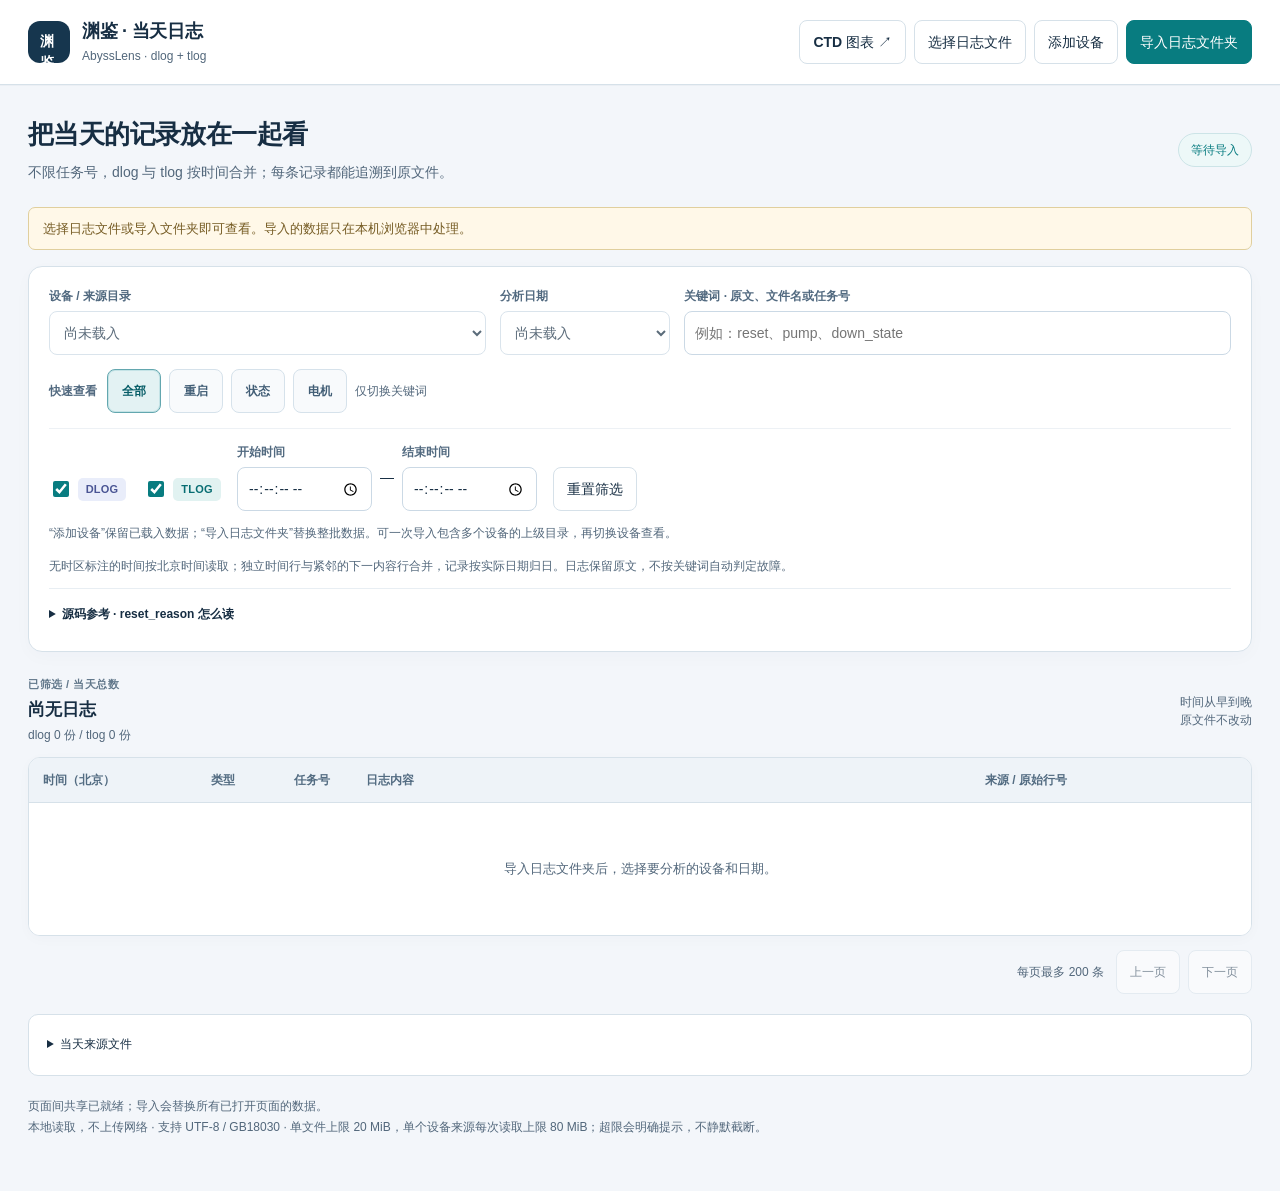
==== commit 8017ad7d: "Support importing and switching multiple device folders" ====
--- a/ctd-logs.html
+++ b/ctd-logs.html
@@ -4,6 +4,7 @@
   <meta charset="utf-8">
   <meta name="viewport" content="width=device-width,initial-scale=1">
   <title>渊鉴 AbyssLens · 当天日志</title>
+  <link rel="icon" type="image/svg+xml" href="favicon.svg">
   <script>if (new URLSearchParams(location.search).get('embedded') === '1') document.documentElement.classList.add('log-embedded');</script>
   <style>
     :root{color-scheme:light;--ink:#172234;--muted:#647577;--line:#d7e2df;--teal:#087f7b}
@@ -33,9 +34,11 @@
       <a class="button" href="ctd-plotter.html" target="_blank" rel="noopener">CTD 图表 ↗</a>
       <button class="button" id="localButton" type="button">扫描当前目录</button>
       <button class="button" id="openFiles" type="button">选择日志文件</button>
+      <button class="button" id="addLogDevice" type="button">添加设备</button>
       <button class="button primary" id="openFolder" type="button">导入日志文件夹</button>
       <input id="fileInput" type="file" accept=".txt,.log,.dlog,.tlog" multiple hidden>
       <input id="folderInput" type="file" webkitdirectory directory multiple hidden>
+      <input id="addLogDeviceInput" type="file" webkitdirectory directory multiple hidden>
     </div>
   </header>
   <main>
@@ -60,7 +63,7 @@
         <div class="times"><div class="field"><label for="startTime">开始时间</label><input id="startTime" type="time" step="1"></div><span>—</span><div class="field"><label for="endTime">结束时间</label><input id="endTime" type="time" step="1"></div></div>
         <button class="button" id="resetFilters" type="button">重置筛选</button>
       </div>
-      <p class="hint" id="scopeHint">可导入 6006、6127 等设备目录，或包含多个设备的上级目录。单次选取的零散文件应来自同一设备。</p>
+      <p class="hint" id="scopeHint">“添加设备”保留已载入数据；“导入日志文件夹”替换整批数据。可一次导入包含多个设备的上级目录，再切换设备查看。</p>
       <p class="hint">无时区标注的时间按北京时间读取；独立时间行与紧邻的下一内容行合并，记录按实际日期归日。日志保留原文，不按关键词自动判定故障。</p>
       <details class="firmware-reference" style="font-size:12px;margin-top:12px;color:var(--muted)">
         <summary style="cursor:pointer;color:var(--ink)">源码参考 · reset_reason 怎么读</summary>
@@ -80,6 +83,6 @@
     <details class="files"><summary id="fileListTitle">当天来源文件</summary><ul id="fileList"></ul></details>
     <p class="footer"><span id="workspaceStatus">正在准备页面间共享…</span><br>本地读取，不上传网络 · 支持 UTF-8 / GB18030 · 单文件上限 20 MiB，单个设备来源每次读取上限 80 MiB；超限会明确提示，不静默截断。</p>
   </main>
-  <script src="ctd-data.js"></script><script src="ctd-logs.js"></script><script src="ctd-workspace.js"></script><script src="ctd-log-viewer.js"></script>
+  <script src="ctd-data.js"></script><script src="ctd-logs.js"></script><script src="ctd-workspace.js"></script><script src="ctd-device-import.js"></script><script src="ctd-log-viewer.js"></script>
 </body>
 </html>
